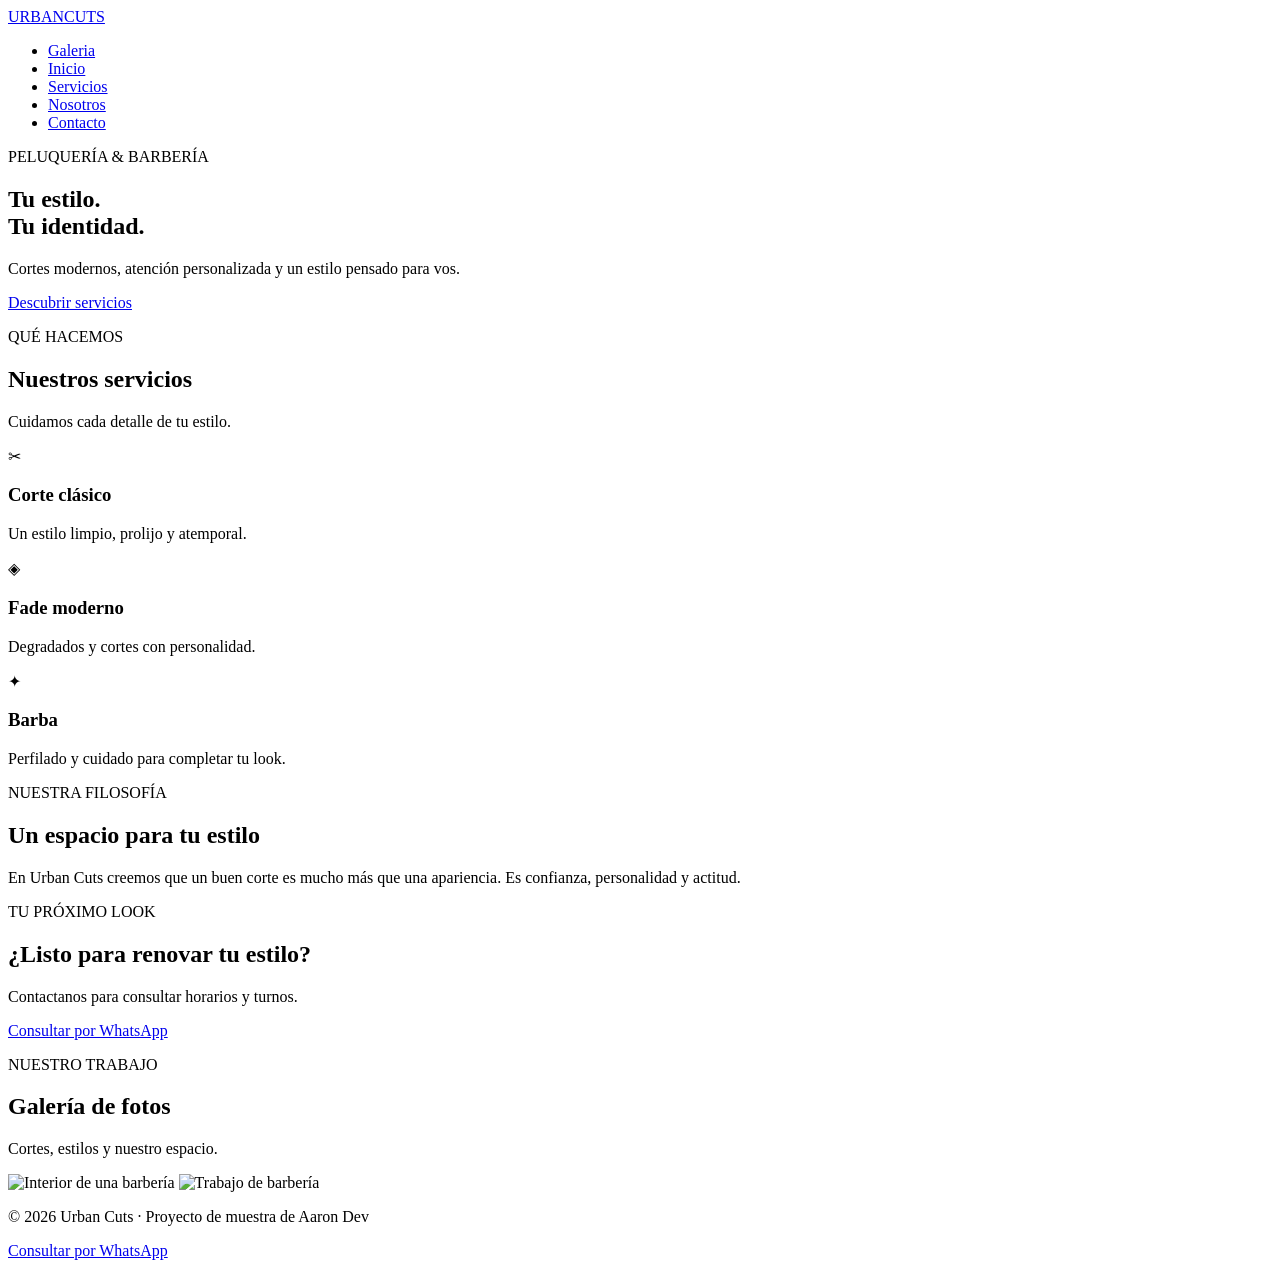
==== peluqueria-demo/index.html @ c3cee023 "Create index.html" ====
<html lang="es">
<head>
    <meta charset="UTF-8">
    <meta name="viewport" content="width=device-width, initial-scale=1.0">
    <meta name="description" content="Urban Cuts, peluquería y barbería. Descubrí nuestros servicios y contactanos para reservar.">
    <title>Urban Cuts | Peluquería y Barbería</title>
    <link rel="stylesheet" href="style.css">
</head>
<body>

    <header>
        <nav class="navbar">
            <a href="#inicio" class="logo">URBAN<span>CUTS</span></a>

            <ul class="menu">
                <li><a href="#galeria">Galeria</a></li>
                <li><a href="#inicio">Inicio</a></li>
                <li><a href="#servicios">Servicios</a></li>
                <li><a href="#nosotros">Nosotros</a></li>
                <li><a href="#contacto">Contacto</a></li>
            </ul>
        </nav>
    </header>

    <main>
        <section id="inicio" class="hero">
            <p class="etiqueta">PELUQUERÍA & BARBERÍA</p>

            <h1>Tu estilo.<br>
                Tu identidad.
            </h1>

            <p class="descripcion">
                Cortes modernos, atención personalizada
                y un estilo pensado para vos.
            </p>

            <a href="#servicios" class="boton">
                Descubrir servicios
            </a>
        </section>

        <section id="servicios" class="seccion">
            <p class="etiqueta">QUÉ HACEMOS</p>
            <h2>Nuestros servicios</h2>
            <p class="subtitulo">
                Cuidamos cada detalle de tu estilo.
            </p>

            <div class="tarjetas">
                <article class="tarjeta">
                    <div class="icono">✂</div>
                    <h3>Corte clásico</h3>
                    <p>Un estilo limpio, prolijo y atemporal.</p>
                </article>

                <article class="tarjeta">
                    <div class="icono">◈</div>
                    <h3>Fade moderno</h3>
                    <p>Degradados y cortes con personalidad.</p>
                </article>

                <article class="tarjeta">
                    <div class="icono">✦</div>
                    <h3>Barba</h3>
                    <p>Perfilado y cuidado para completar tu look.</p>
                </article>
            </div>
        </section>

        <section id="nosotros" class="seccion nosotros">
            <p class="etiqueta">NUESTRA FILOSOFÍA</p>
            <h2>Un espacio para tu estilo</h2>
            <p>
                En Urban Cuts creemos que un buen corte
                es mucho más que una apariencia.
                Es confianza, personalidad y actitud.
            </p>
        </section>

        <section id="contacto" class="seccion contacto">
            <p class="etiqueta">TU PRÓXIMO LOOK</p>
            <h2>¿Listo para renovar tu estilo?</h2>
            <p>Contactanos para consultar horarios y turnos.</p>

            <a href="https://wa.me/5493515952503"
            class="boton"
            target="_blank"
            rel="noopener noreferrer">
            Consultar por WhatsApp
            </a>
        </section>
    </main>
     <section id="galeria" class="seccion galeria">
    <p class="etiqueta">NUESTRO TRABAJO</p>
    <h2>Galería de fotos</h2>
    <p class="subtitulo">
        Cortes, estilos y nuestro espacio.
    </p>

    <div class="galeria-grid">
        <img
            src="https://images.unsplash.com/photo-1503951914875-452162b0f3f1?auto=format&fit=crop&w=700&q=80"
            alt="Interior de una barbería"
            class="galeria-img">

        

        <img
            src="https://images.unsplash.com/photo-1621605815971-fbc98d665033?auto=format&fit=crop&w=700&q=80"
            alt="Trabajo de barbería"
            class="galeria-img">
    </div>
</section>
    <footer>
        <p>© 2026 Urban Cuts · Proyecto de muestra de Aaron Dev</p>
    </footer>
<a href="https://wa.me/5493515952503"
class="boton"
target="_blank"
rel="noopener noreferrer">
Consultar por WhatsApp
</a>
</body>
</html>
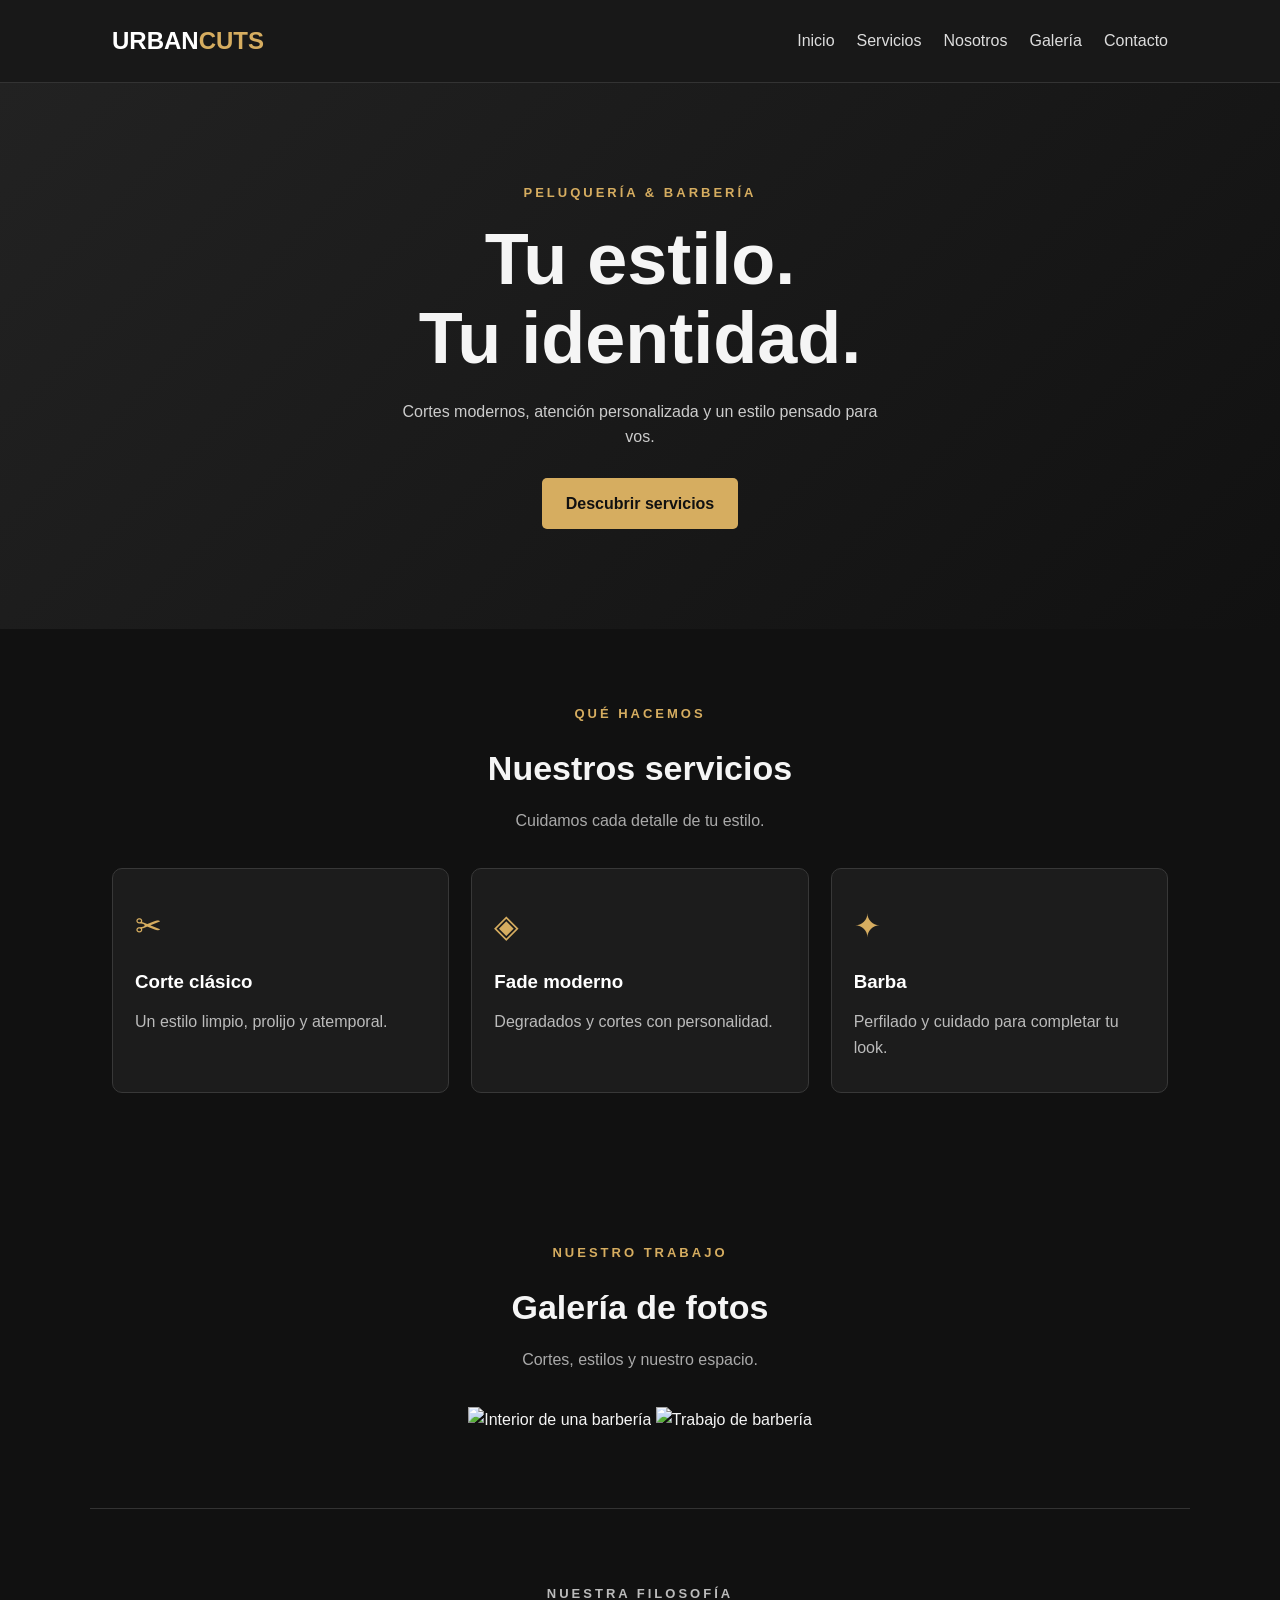
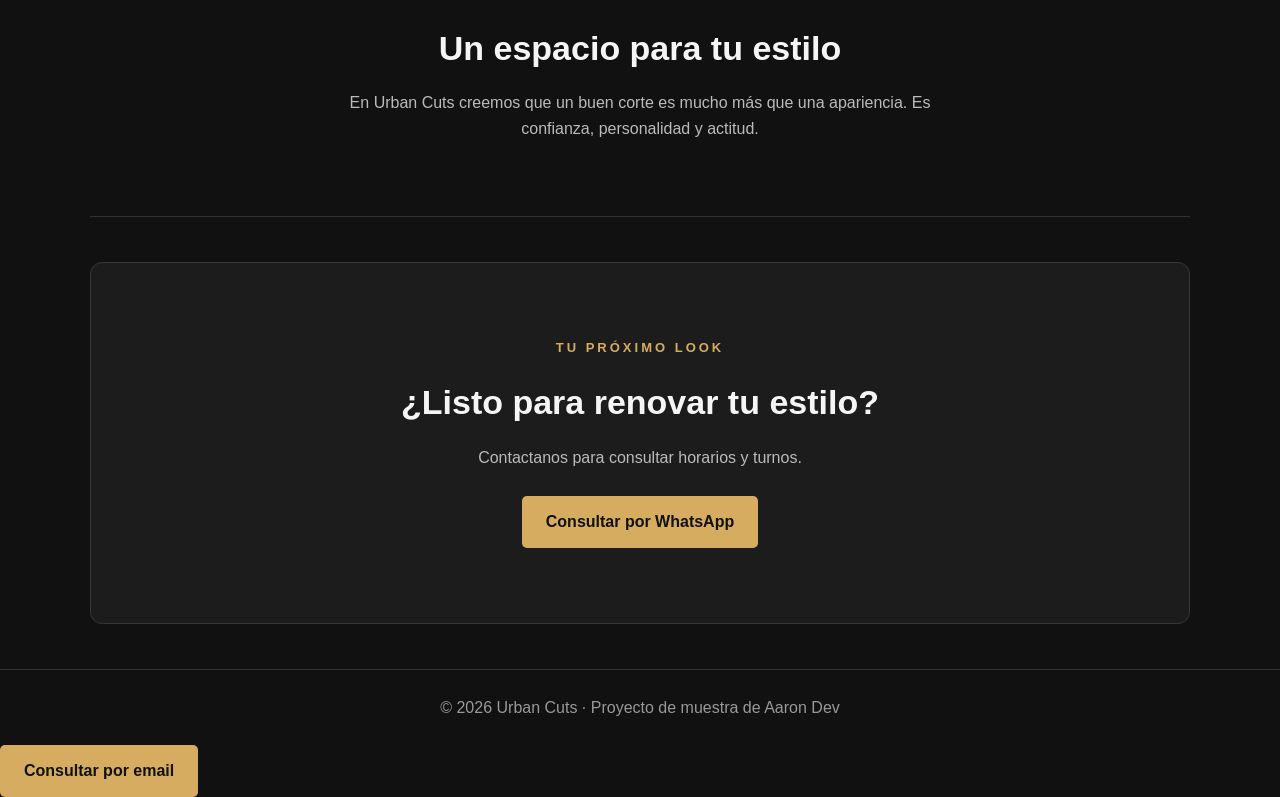
==== commit e6f04d17: "Create index.html" ====
--- a/peluqueria-demo/index.html
+++ b/peluqueria-demo/index.html
@@ -1,4 +1,4 @@
-
+<!DOCTYPE html>
 <html lang="es">
 <head>
     <meta charset="UTF-8">
@@ -14,10 +14,10 @@
             <a href="#inicio" class="logo">URBAN<span>CUTS</span></a>
 
             <ul class="menu">
-                <li><a href="#galeria">Galeria</a></li>
                 <li><a href="#inicio">Inicio</a></li>
                 <li><a href="#servicios">Servicios</a></li>
                 <li><a href="#nosotros">Nosotros</a></li>
+                <li><a href="#galeria">Galería</a></li>
                 <li><a href="#contacto">Contacto</a></li>
             </ul>
         </nav>
@@ -68,7 +68,29 @@
                 </article>
             </div>
         </section>
+        
+        <section id="galeria" class="seccion galeria">
+    <p class="etiqueta">NUESTRO TRABAJO</p>
+    <h2>Galería de fotos</h2>
+    <p class="subtitulo">
+        Cortes, estilos y nuestro espacio.
+    </p>
 
+    <div class="galeria-grid">
+        <img
+            src="https://images.unsplash.com/photo-1503951914875-452162b0f3f1?auto=format&fit=crop&w=700&q=80"
+            alt="Interior de una barbería"
+            class="galeria-img">
+
+        
+            
+
+        <img
+            src="https://images.unsplash.com/photo-1621605815971-fbc98d665033?auto=format&fit=crop&w=700&q=80"
+            alt="Trabajo de barbería"
+            class="galeria-img">
+    </div>
+</section>
         <section id="nosotros" class="seccion nosotros">
             <p class="etiqueta">NUESTRA FILOSOFÍA</p>
             <h2>Un espacio para tu estilo</h2>
@@ -84,43 +106,21 @@
             <h2>¿Listo para renovar tu estilo?</h2>
             <p>Contactanos para consultar horarios y turnos.</p>
 
-            <a href="https://wa.me/5493515952503"
-            class="boton"
-            target="_blank"
-            rel="noopener noreferrer">
-            Consultar por WhatsApp
+            <a href="https://wa.me/5491112345678"
+   class="boton"
+   target="_blank"
+   rel="noopener noreferrer">
+    Consultar por WhatsApp
             </a>
         </section>
     </main>
-     <section id="galeria" class="seccion galeria">
-    <p class="etiqueta">NUESTRO TRABAJO</p>
-    <h2>Galería de fotos</h2>
-    <p class="subtitulo">
-        Cortes, estilos y nuestro espacio.
-    </p>
 
-    <div class="galeria-grid">
-        <img
-            src="https://images.unsplash.com/photo-1503951914875-452162b0f3f1?auto=format&fit=crop&w=700&q=80"
-            alt="Interior de una barbería"
-            class="galeria-img">
-
-        
-
-        <img
-            src="https://images.unsplash.com/photo-1621605815971-fbc98d665033?auto=format&fit=crop&w=700&q=80"
-            alt="Trabajo de barbería"
-            class="galeria-img">
-    </div>
-</section>
     <footer>
         <p>© 2026 Urban Cuts · Proyecto de muestra de Aaron Dev</p>
     </footer>
-<a href="https://wa.me/5493515952503"
-class="boton"
-target="_blank"
-rel="noopener noreferrer">
-Consultar por WhatsApp
+<a href="mailto:contacto@ejemplo.com"
+class="boton">
+Consultar por email
 </a>
 </body>
 </html>
--- a/peluqueria-demo/style.css
+++ b/peluqueria-demo/style.css
@@ -0,0 +1,214 @@
+* {
+    margin: 0;
+    padding: 0;
+    box-sizing: border-box;
+}
+
+html {
+    scroll-behavior: smooth;
+}
+
+body {
+    font-family: Arial, sans-serif;
+    background: #111111;
+    color: #f5f5f5;
+    line-height: 1.6;
+}
+
+header {
+    background: #181818;
+    border-bottom: 1px solid #333333;
+}
+
+.navbar {
+    max-width: 1100px;
+    margin: auto;
+    padding: 22px;
+    display: flex;
+    justify-content: space-between;
+    align-items: center;
+    gap: 20px;
+}
+
+.logo {
+    color: #ffffff;
+    font-size: 24px;
+    font-weight: bold;
+    text-decoration: none;
+}
+
+.logo span {
+    color: #d6ad60;
+}
+
+.menu {
+    display: flex;
+    gap: 22px;
+    list-style: none;
+}
+
+.menu a {
+    color: #dddddd;
+    text-decoration: none;
+}
+
+.menu a:hover {
+    color: #d6ad60;
+}
+
+.hero {
+    min-height: 460px;
+    padding: 100px 22px;
+    display: flex;
+    flex-direction: column;
+    align-items: center;
+    justify-content: center;
+    text-align: center;
+    background: linear-gradient(135deg, #222222, #111111);
+}
+
+.etiqueta {
+    color: #d6ad60;
+    font-size: 13px;
+    font-weight: bold;
+    letter-spacing: 3px;
+    margin-bottom: 16px;
+}
+
+.hero h1 {
+    font-size: clamp(42px, 7vw, 72px);
+    line-height: 1.1;
+    margin-bottom: 20px;
+}
+
+.descripcion {
+    color: #cccccc;
+    max-width: 500px;
+    margin-bottom: 28px;
+}
+
+.boton {
+    display: inline-block;
+    background: #d6ad60;
+    color: #111111;
+    padding: 13px 24px;
+    border-radius: 5px;
+    text-decoration: none;
+    font-weight: bold;
+    transition: 0.3s;
+}
+
+.boton:hover {
+    background: #f0cc83;
+    transform: translateY(-2px);
+}
+
+.seccion {
+    max-width: 1100px;
+    margin: auto;
+    padding: 75px 22px;
+    text-align: center;
+}
+
+.seccion h2 {
+    font-size: 34px;
+    margin-bottom: 12px;
+}
+
+.subtitulo {
+    color: #aaaaaa;
+    margin-bottom: 35px;
+}
+
+.tarjetas {
+    display: grid;
+    grid-template-columns: repeat(3, minmax(0, 1fr));
+    gap: 22px;
+    margin-top: 32px;
+}
+
+.tarjeta {
+    background: #1c1c1c;
+    border: 1px solid #383838;
+    border-radius: 10px;
+    padding: 32px 22px;
+    text-align: left;
+    transition: 0.3s;
+}
+
+.tarjeta:hover {
+    border-color: #d6ad60;
+    transform: translateY(-5px);
+}
+
+.icono {
+    color: #d6ad60;
+    font-size: 32px;
+    margin-bottom: 15px;
+}
+
+.tarjeta h3 {
+    margin-bottom: 12px;
+    color: #ffffff;
+}
+
+.tarjeta p,
+.nosotros p,
+.contacto > p:not(.etiqueta) {
+    color: #bbbbbb;
+}
+
+.nosotros {
+    border-top: 1px solid #333333;
+    border-bottom: 1px solid #333333;
+}
+
+.nosotros p:not(.etiqueta) {
+    max-width: 650px;
+    margin: 15px auto 0;
+}
+
+.contacto {
+    margin-top: 45px;
+    margin-bottom: 45px;
+    background: #1c1c1c;
+    border: 1px solid #383838;
+    border-radius: 12px;
+}
+
+.contacto > p:not(.etiqueta) {
+    margin: 16px 0 25px;
+}
+
+footer {
+    padding: 25px;
+    text-align: center;
+    color: #999999;
+    border-top: 1px solid #333333;
+}
+
+@media (max-width: 700px) {
+    .navbar {
+        flex-direction: column;
+    }
+
+    .menu {
+        flex-wrap: wrap;
+        justify-content: center;
+        gap: 12px;
+    }
+
+    .tarjetas {
+        grid-template-columns: 1fr;
+    }
+
+    .hero {
+        min-height: 400px;
+        padding: 70px 22px;
+    }
+
+    .seccion h2 {
+        font-size: 28px;
+    }
+}
+
